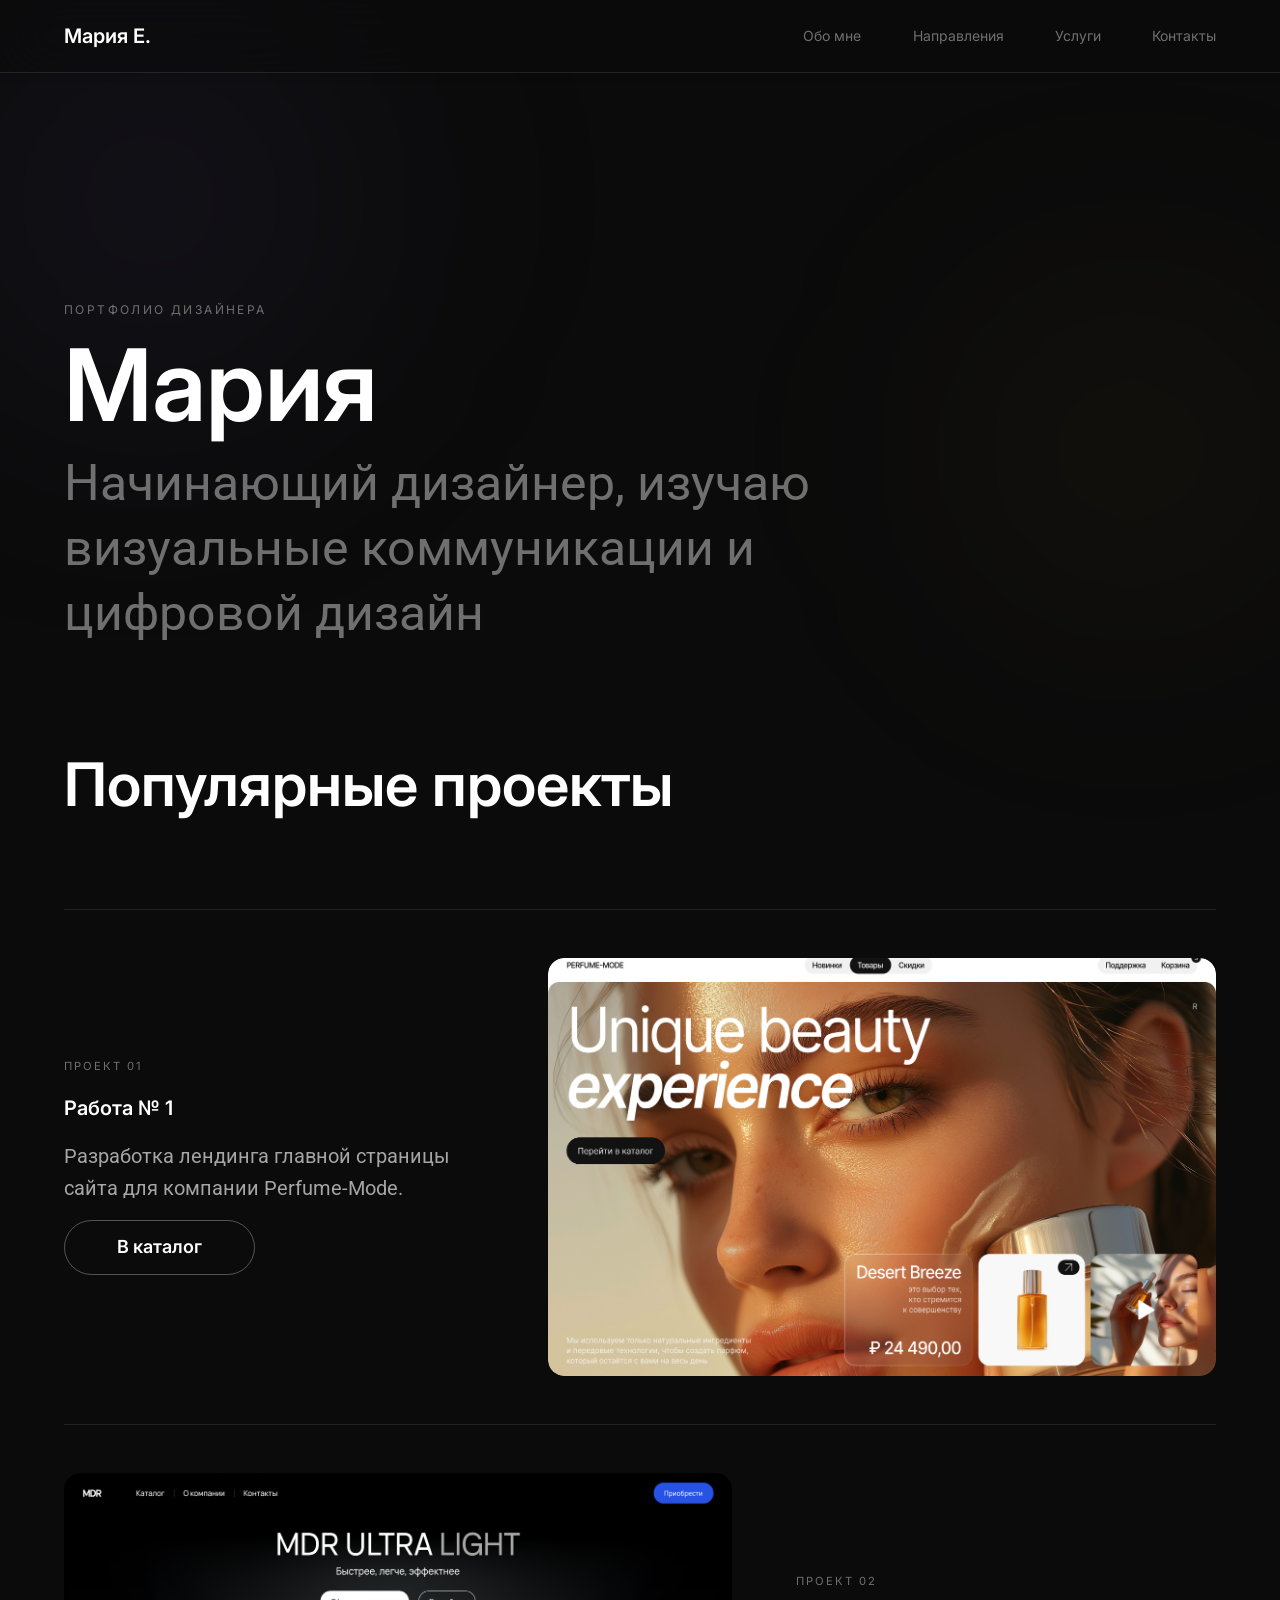
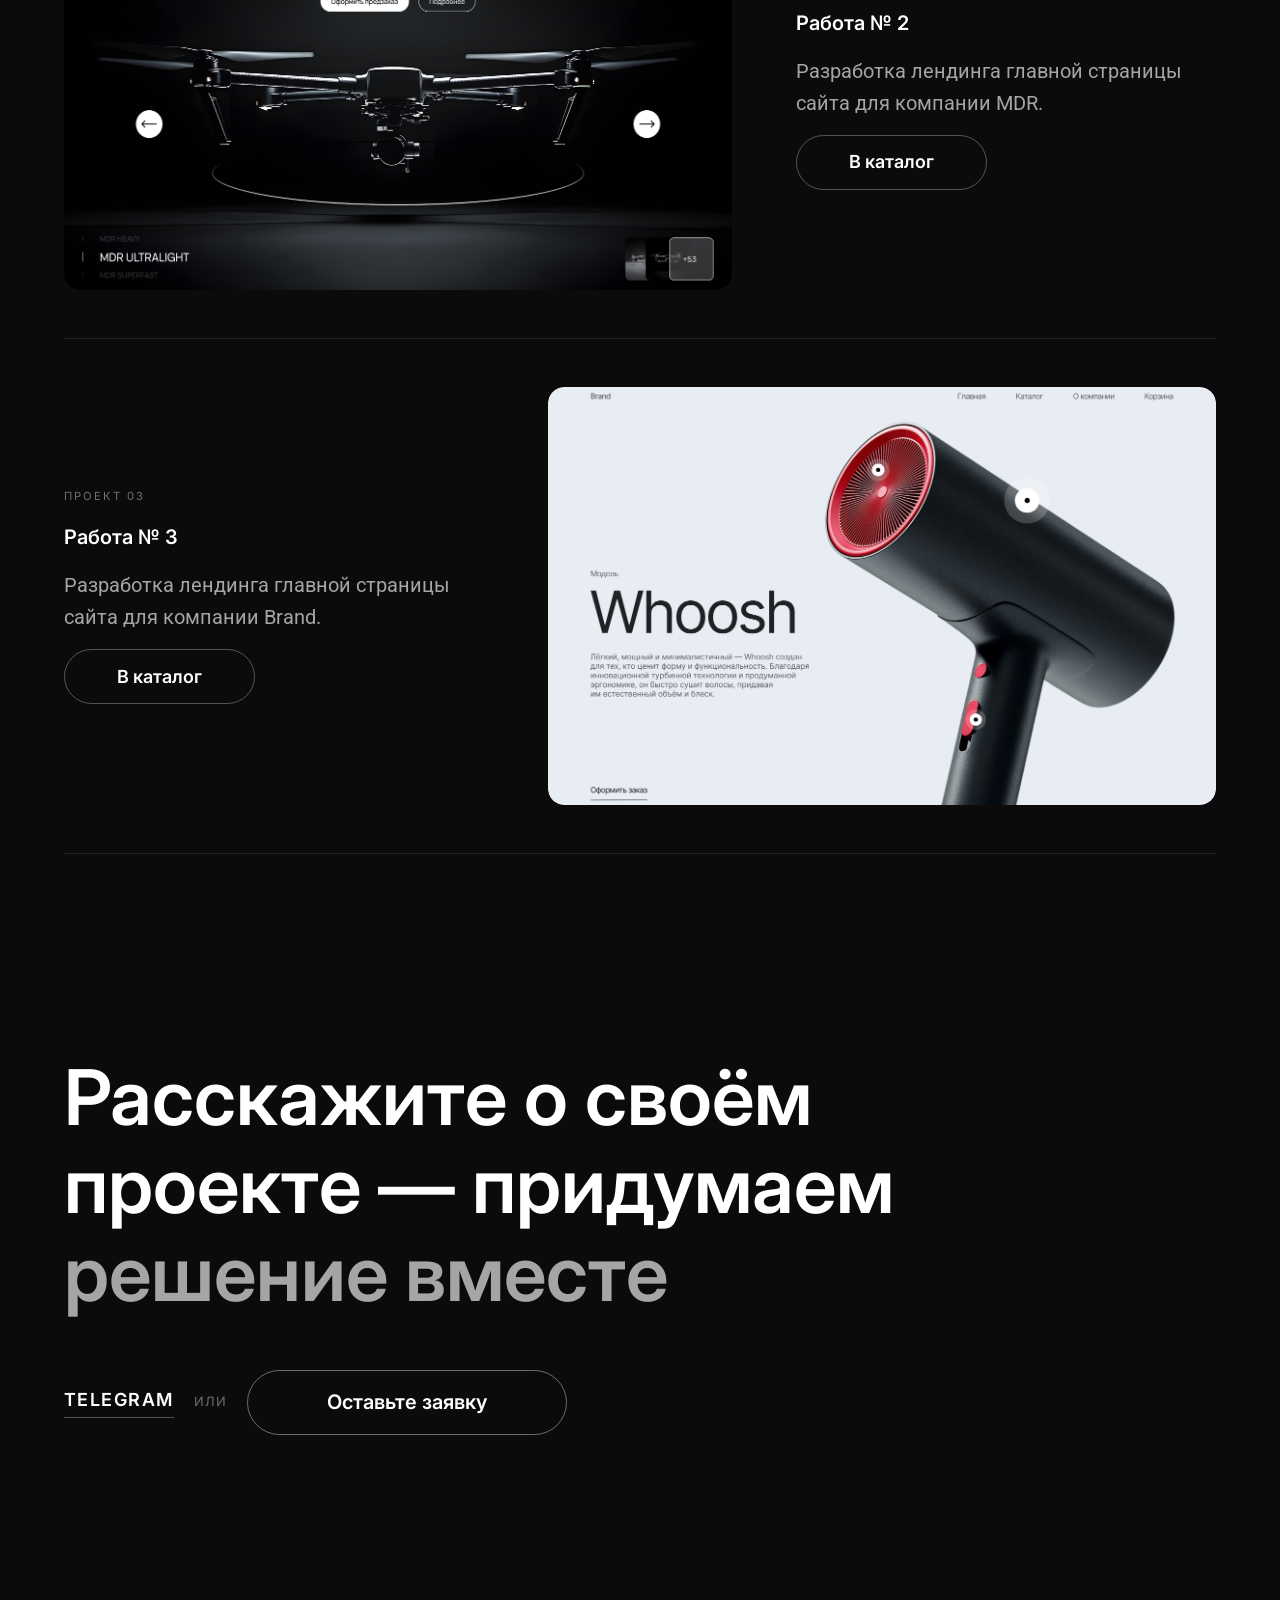
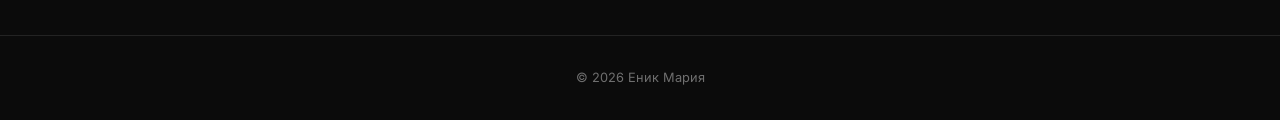
==== index.html @ 6dc349ee "Update index.html" ====
<!DOCTYPE html>
<html lang="ru">
<head>
  <meta charset="UTF-8">
  <meta name="viewport" content="width=device-width, initial-scale=1.0">
  <title>Главная страница</title>

  <!-- CSS -->
  <link rel="stylesheet" href="index.css">

  <!-- Шрифты -->
  <link rel="preconnect" href="https://fonts.googleapis.com">
  <link rel="preconnect" href="https://fonts.gstatic.com" crossorigin>
  <link href="https://fonts.googleapis.com/css2?family=Inter:wght@400;600&family=Roboto:wght@400&display=swap" rel="stylesheet">
</head>

<body>

  <!-- ─── ХЕДЕР ─── -->
  <header>
    <div class="header-inner">
      <!-- Логотип (шрифтовой) -->
      <a href="index.html" class="logo">Мария Е.</a>

      <!-- Навигация -->
      <nav aria-label="Основная навигация">
        <!-- Ненумерованный список ссылок -->
        <ul>
         <li><a href="aboutme.html">Обо мне</a></li>
                <li><a href="222zzz.html">Направления</a></li>
                <li><a href="price copy.html">Услуги</a></li>
                <li><a href="#contact_links">Контакты</a></li>
        </ul>
      </nav>
    </div>
  </header>

  <main>

    <!-- ─── ВСТУПЛЕНИЕ ─── -->
    <section class="hero" aria-labelledby="hero-heading">
      <div class="container">
        <p class="hero-eyebrow">Портфолио дизайнера</p>
        <h1 id="hero-heading">Мария</h1>
        <p class="hero-sub">Начинающий дизайнер, изучаю визуальные коммуникации
          и цифровой дизайн</p>
      </div>
    </section>

    <!-- ─── ПРОЕКТЫ ─── -->
    <section class="projects" aria-labelledby="projects-heading">
      <div class="container">
        <h2 class="section-title" id="projects-heading">Популярные проекты</h2>

        <!-- Карточка проекта 1 -->
        <article class="project-card">
          <div class="project-image">
            <img src="img/1.png" alt="Лендинг для компании Perfume-Mode">
          </div>
          <div class="project-info">
            <span class="project-number">Проект 01</span>
            <h3>Работа № 1</h3>
            <p>Разработка лендинга главной страницы сайта для компании Perfume-Mode.</p>
            <a href="zzz333.html" class="btn" aria-label="Открыть проект Работа 1">В каталог</a>
          </div>
        </article>

        <!-- Карточка проекта 2 -->
        <article class="project-card">
          <div class="project-image">
            <img src="img/2.png" alt="Лендинг для компании MDR">
          </div>
          <div class="project-info">
            <span class="project-number">Проект 02</span>
            <h3>Работа № 2</h3>
            <p>Разработка лендинга главной страницы сайта для компании MDR.</p>
            <a href="zzz333.html" class="btn" aria-label="Открыть проект Работа 2">В каталог</a>
          </div>
        </article>

        <!-- Карточка проекта 3 -->
        <article class="project-card">
          <div class="project-image">
            <img src="img/3.png" alt="Лендинг для компании Brand">
          </div>
          <div class="project-info">
            <span class="project-number">Проект 03</span>
            <h3>Работа № 3</h3>
            <p>Разработка лендинга главной страницы сайта для компании Brand.</p>
            <a href="zzz333.html" class="btn" aria-label="Открыть проект Работа 3">В каталог</a>
          </div>
        </article>

      </div>
    </section>

    <!-- ─── КОНТАКТЫ / CTA ─── -->
    <section id="contact_links" class="cta" aria-labelledby="cta-heading">
    <div class="container">
        <h2 class="cta-heading" id="cta-heading">
            Расскажите о своём проекте — придумаем <em>решение вместе</em>
        </h2>

        <div class="cta-actions">
            <a href="https://t.me/" class="cta-tg">Telegram</a>
            <span class="cta-divider">или</span>
            <a href="#" class="btn btn-outline-lg">Оставьте заявку</a>
        </div>
    </div>
</section>

  </main>

  <!-- ─── ФУТЕР ─── -->
  <footer>
    <div class="container">
      <div class="footer-inner">
        <p>© 2026 Еник Мария</p>
      </div>
    </div>
  </footer>

</body>
</html>
---- index.css ----
/* ─────────────────────────────────────────
   ШРИФТЫ — утилитарные классы
   ───────────────────────────────────────── */

/* Roboto */
.roboto-uniquifier {
  font-family: "Roboto", sans-serif;
  font-optical-sizing: auto;
  font-weight: 400;
  font-style: normal;
  font-variation-settings: "wdth" 100;
}

/* Inter — исправлено: убран лишний символ > в селекторе */
.inter-uniquifier {
  font-family: "Inter", sans-serif;
  font-optical-sizing: auto;
  font-weight: 400;
  font-style: normal;
}

/* ─────────────────────────────────────────
   RESET & BASE
   ───────────────────────────────────────── */
*, *::before, *::after {
  box-sizing: border-box;
  margin: 0;
  padding: 0;
}

/* ─────────────────────────────────────────
   CSS CUSTOM PROPERTIES (Design Tokens)
   ───────────────────────────────────────── */
:root {
  --bg:          #0B0B0B;
  --surface:     #101010;
  --white:       #FFFFFF;
  --gray-light:  #A5A5A5;
  --gray-mid:    #6F6F6F;
  --border:      rgba(255, 255, 255, 0.10);

  /* Inter для заголовков и UI, Roboto для текста */
  --font-heading: "Inter", sans-serif;
  --font-body:    "Roboto", sans-serif;
}

/* ─────────────────────────────────────────
   GLOBAL
   ───────────────────────────────────────── */
html {
  scroll-behavior: smooth;
}

body {
  background-color: var(--bg);
  color: var(--white);
  font-family: var(--font-body);
  /* Базовый размер шрифта НЕ задаётся через *, чтобы не ломать каскад заголовков */
  font-size: 1rem;
  line-height: 1.6;
  overflow-x: hidden;
}

/* Декоративные градиентные пятна */
body::before,
body::after {
  content: '';
  position: fixed;
  border-radius: 50%;
  filter: blur(130px);
  pointer-events: none;
  z-index: 0;
}
body::before {
  width: 600px;
  height: 600px;
  background: radial-gradient(circle, rgba(120, 100, 200, 0.12), transparent 70%);
  top: -100px;
  left: -150px;
}
body::after {
  width: 500px;
  height: 500px;
  background: radial-gradient(circle, rgba(200, 160, 80, 0.08), transparent 70%);
  bottom: 200px;
  right: -100px;
}

/* Сброс декорации у ссылок — цвет управляется в каждой секции */
a {
  text-decoration: none;
  color: inherit;
}

/* ─────────────────────────────────────────
   КОНТЕЙНЕР
   ───────────────────────────────────────── */
.container {
  width: min(90%, 1200px);
  margin-inline: auto;
  position: relative;
  z-index: 1;
}

/* ─────────────────────────────────────────
   ЗАГОЛОВКИ — Inter
   ───────────────────────────────────────── */
h1, h2, h3, h4, h5, h6 {
  font-family: var(--font-heading);
  color: var(--white);
}

h1 {
  font-size: 100px;
  font-weight: 600;
  line-height: 1;
}

h2 {
  font-size: 60px;
  font-weight: 600;
}

h3 {
  font-size: 20px;
  font-weight: 600;
}

/* Подзаголовок hero — Roboto, серый */
h4 {
  font-family: var(--font-body);
  font-size: 50px;
  font-weight: 400;
  color: var(--gray-mid);
}

/* ─────────────────────────────────────────
   ПАРАГРАФЫ
   ───────────────────────────────────────── */
p {
  font-family: var(--font-body);
  font-size: 20px;
  color: var(--gray-light);
}

/* ─────────────────────────────────────────
   ХЕДЕР
   ───────────────────────────────────────── */
header {
  position: fixed;
  inset: 0 0 auto 0;           /* top:0 left:0 right:0 — исправлено, было width:100% без left */
  z-index: 1000;
  background: rgba(11, 11, 11, 0.55);
  backdrop-filter: blur(30px);
  -webkit-backdrop-filter: blur(10px);
  border-bottom: 1px solid var(--border);
  box-shadow: 0 4px 6px rgba(0, 0, 0, 0.1);
}

/* Внутренняя обёртка выравнивает контент по общему контейнеру */
.header-inner {
  display: flex;
  justify-content: space-between;
  align-items: center;
  height: 72px;
  width: min(90%, 1200px);
  margin-inline: auto;
}

/* Логотип */
.logo {
  font-family: var(--font-heading);
  font-size: 20px;
  font-weight: 600;
  color: var(--white);
  text-decoration: none;
}

/* Список навигации — исправлено: было <ol>, теперь <ul> */
nav ul {
  list-style: none;
  display: flex;
  gap: clamp(1.5rem, 4vw, 80px);
  align-items: center;
  flex-wrap: nowrap;           /* предотвращает перенос пунктов на новую строку */
}

/* Ссылки навигации */
nav a {
  font-family: var(--font-heading);
  font-size: 0.875rem;
  font-weight: 400;
  color: var(--gray-mid);
  white-space: nowrap;
  transition: color 0.25s ease;
  position: relative;
}

/* Анимированное подчёркивание */
nav a::after {
  content: '';
  position: absolute;
  left: 0;
  bottom: -3px;
  width: 0;
  height: 1px;
  background: var(--white);
  transition: width 0.3s ease;
}
nav a:hover {
  color: var(--white);
}
nav a:hover::after {
  width: 100%;
}

/* ─────────────────────────────────────────
   HERO / ВСТУПЛЕНИЕ
   ───────────────────────────────────────── */
.hero {
  padding-top: 300px;          /* отступ под фиксированный хедер — близко к оригиналу */
  padding-bottom: clamp(5rem, 10vh, 8rem);
}

.hero-eyebrow {
  font-family: var(--font-heading);
  font-size: 0.75rem;
  letter-spacing: 0.2em;
  text-transform: uppercase;
  color: var(--gray-mid);
  margin-bottom: 1rem;
}

/* h1 наследует размер из блока h1 выше */

.hero-sub {
  font-family: var(--font-body);
  font-size: 50px;
  font-weight: 400;
  color: var(--gray-mid);
  max-width: 800px;
  line-height: 1.3;
  margin-top: 1rem;
}

/* ─────────────────────────────────────────
   ПРОЕКТЫ
   ───────────────────────────────────────── */
.projects {
  margin-bottom: 200px;
}

.section-title {
  margin-bottom: clamp(2.5rem, 6vw, 5rem);
}

/* Карточка проекта */
.project-card {
  display: flex;
  justify-content: space-between;
  align-items: center;
  gap: clamp(2rem, 5vw, 4rem);
  padding: clamp(2rem, 4vw, 3rem) 0;
  border-top: 1px solid var(--border);
}
.project-card:last-child {
  border-bottom: 1px solid var(--border);
}

/* Чередование на чётных карточках */
.project-card:nth-child(even) {
  flex-direction: row-reverse;
}

/* Блок изображения */
.project-image {
  flex: 0 0 58%;
  overflow: hidden;
  border-radius: 16px;
  aspect-ratio: 16 / 10;
  background: var(--surface);
}

/* Исправлено: img больше не глобальный width:58% */
.project-image img {
  width: 100%;
  height: 100%;
  object-fit: cover;
  display: block;
  border-radius: 16px;
  transition: transform 0.6s ease, filter 0.6s ease;
}

.project-card:hover .project-image img {
  transform: scale(1.04);
  filter: brightness(1.06);
}

/* Текстовый блок */
.project-info {
  display: flex;
  flex-direction: column;
  gap: 1rem;
}

.project-number {
  font-family: var(--font-heading);
  font-size: 0.7rem;
  letter-spacing: 0.18em;
  text-transform: uppercase;
  color: var(--gray-mid);
}

/* ─────────────────────────────────────────
   КНОПКИ
   ───────────────────────────────────────── */
.btn {
  display: inline-flex;
  align-items: center;
  justify-content: center;
  width: 191px;
  height: 55px;
  font-family: var(--font-heading);
  font-size: 18px;
  font-weight: 600;
  color: var(--white);
  background: transparent;
  border: 1px solid rgba(255, 255, 255, 0.3);
  border-radius: 50px;
  cursor: pointer;
  text-decoration: none;
  /* Исправлено: transition отсутствовал в оригинале */
  transition: background 0.25s ease, border-color 0.25s ease,
              color 0.25s ease, transform 0.2s ease;
}

.btn:hover {
  background: var(--white);
  border-color: var(--white);
  color: var(--bg);
  transform: translateY(-2px);
}

/* Большая кнопка CTA */
.btn-outline-lg {
  width: 320px;
  height: 65px;
  font-size: 20px;
  /* Исправлено: border-color был задан, но border-style отсутствовал */
  border: 1px solid rgba(255, 255, 255, 0.4);
}

/* ─────────────────────────────────────────
   CTA / КОНТАКТЫ
   ───────────────────────────────────────── */
.cta {
  margin-bottom: 200px;
}

.cta-heading {
  font-family: var(--font-heading);
  font-size: clamp(2rem, 6vw, 80px);
  font-weight: 600;
  line-height: 1.15;
  color: var(--white);
  max-width: 18ch;
  margin-bottom: clamp(2rem, 4vw, 3.5rem);
}

.cta-heading em {
  font-style: normal;
  color: var(--gray-light);
}

/* Горизонтальный ряд действий */
.cta-actions {
  display: flex;
  align-items: center;
  gap: 1.25rem;
  flex-wrap: wrap;
}

.cta-divider {
  font-family: var(--font-heading);
  font-size: 0.8rem;
  color: var(--gray-mid);
  letter-spacing: 0.1em;
  text-transform: uppercase;
}

/* Ссылка Telegram */
.cta-tg {
  font-family: var(--font-heading);
  font-size: 18px;
  font-weight: 600;
  letter-spacing: 0.08em;
  text-transform: uppercase;
  color: var(--white);
  border-bottom: 1px solid rgba(255, 255, 255, 0.3);
  padding-bottom: 2px;
  transition: border-color 0.25s ease, color 0.25s ease;
}
.cta-tg:hover {
  color: var(--gray-light);
  border-color: var(--gray-light);
}

/* ─────────────────────────────────────────
   ФУТЕР
   ───────────────────────────────────────── */
footer {
  border-top: 1px solid var(--border);
  padding: 2rem 0;
  position: relative;
  z-index: 1;
}

.footer-inner {
  display: flex;
  justify-content: center;
}

footer p {
  font-family: var(--font-heading);
  font-size: 0.8rem;
  color: var(--gray-mid);
}

/* ─────────────────────────────────────────
   АДАПТИВ — ПЛАНШЕТ (≤768px)
   ───────────────────────────────────────── */
@media (max-width: 768px) {
  h1        { font-size: clamp(3.5rem, 14vw, 100px); }
  h2        { font-size: clamp(1.8rem, 7vw, 60px); }
  h4        { font-size: clamp(1.2rem, 5vw, 50px); }
  .hero-sub { font-size: clamp(1.1rem, 5vw, 50px); }

  nav ul { gap: 1.25rem; }

  /* Карточки — в одну колонку */
  .project-card,
  .project-card:nth-child(even) {
    flex-direction: column;
  }

  .project-image {
    flex: 0 0 auto;
    width: 100%;
  }

  .cta-heading {
    max-width: none;
  }

  .hero {
    padding-top: 140px;
  }
}

/* ─────────────────────────────────────────
   АДАПТИВ — МОБИЛЬНЫЙ (≤480px)
   ───────────────────────────────────────── */
@media (max-width: 480px) {
  nav ul  { gap: 1rem; }
  nav a   { font-size: 0.78rem; }

  .btn-outline-lg {
    width: 100%;
  }
}
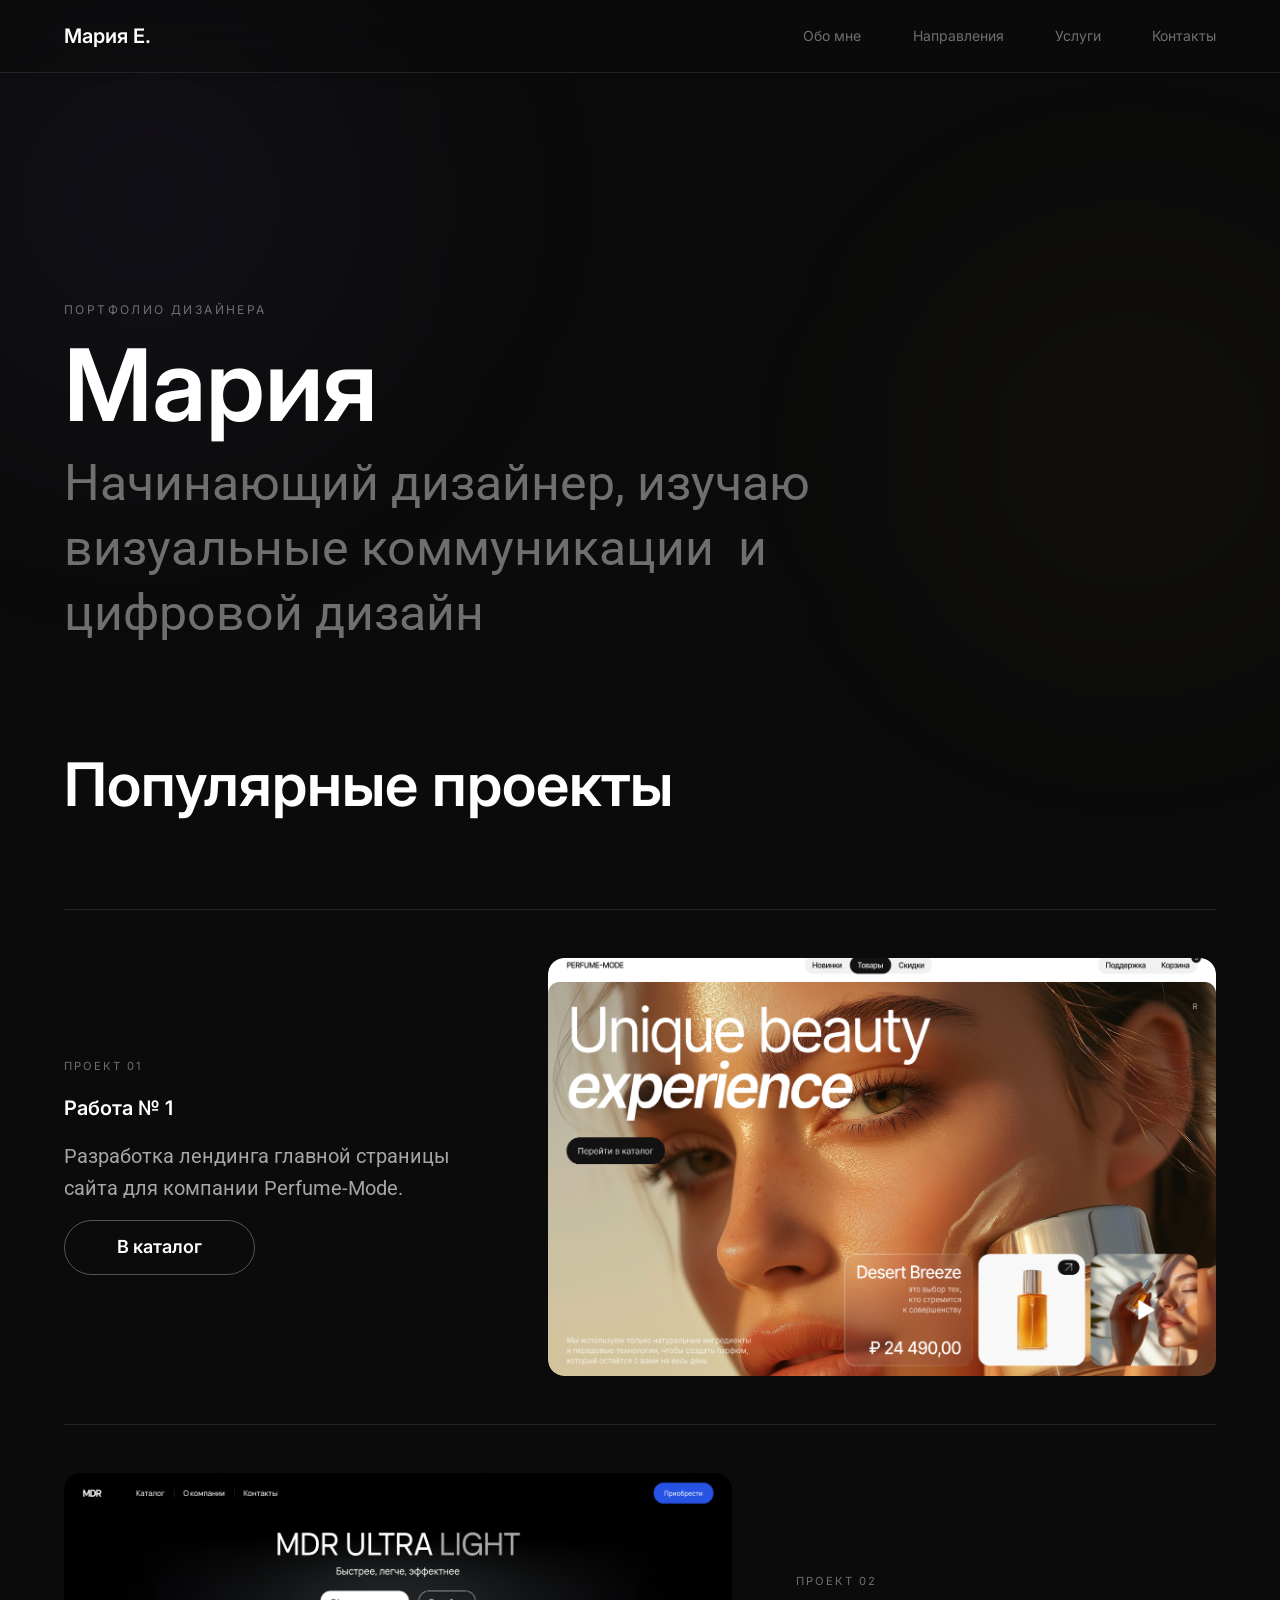
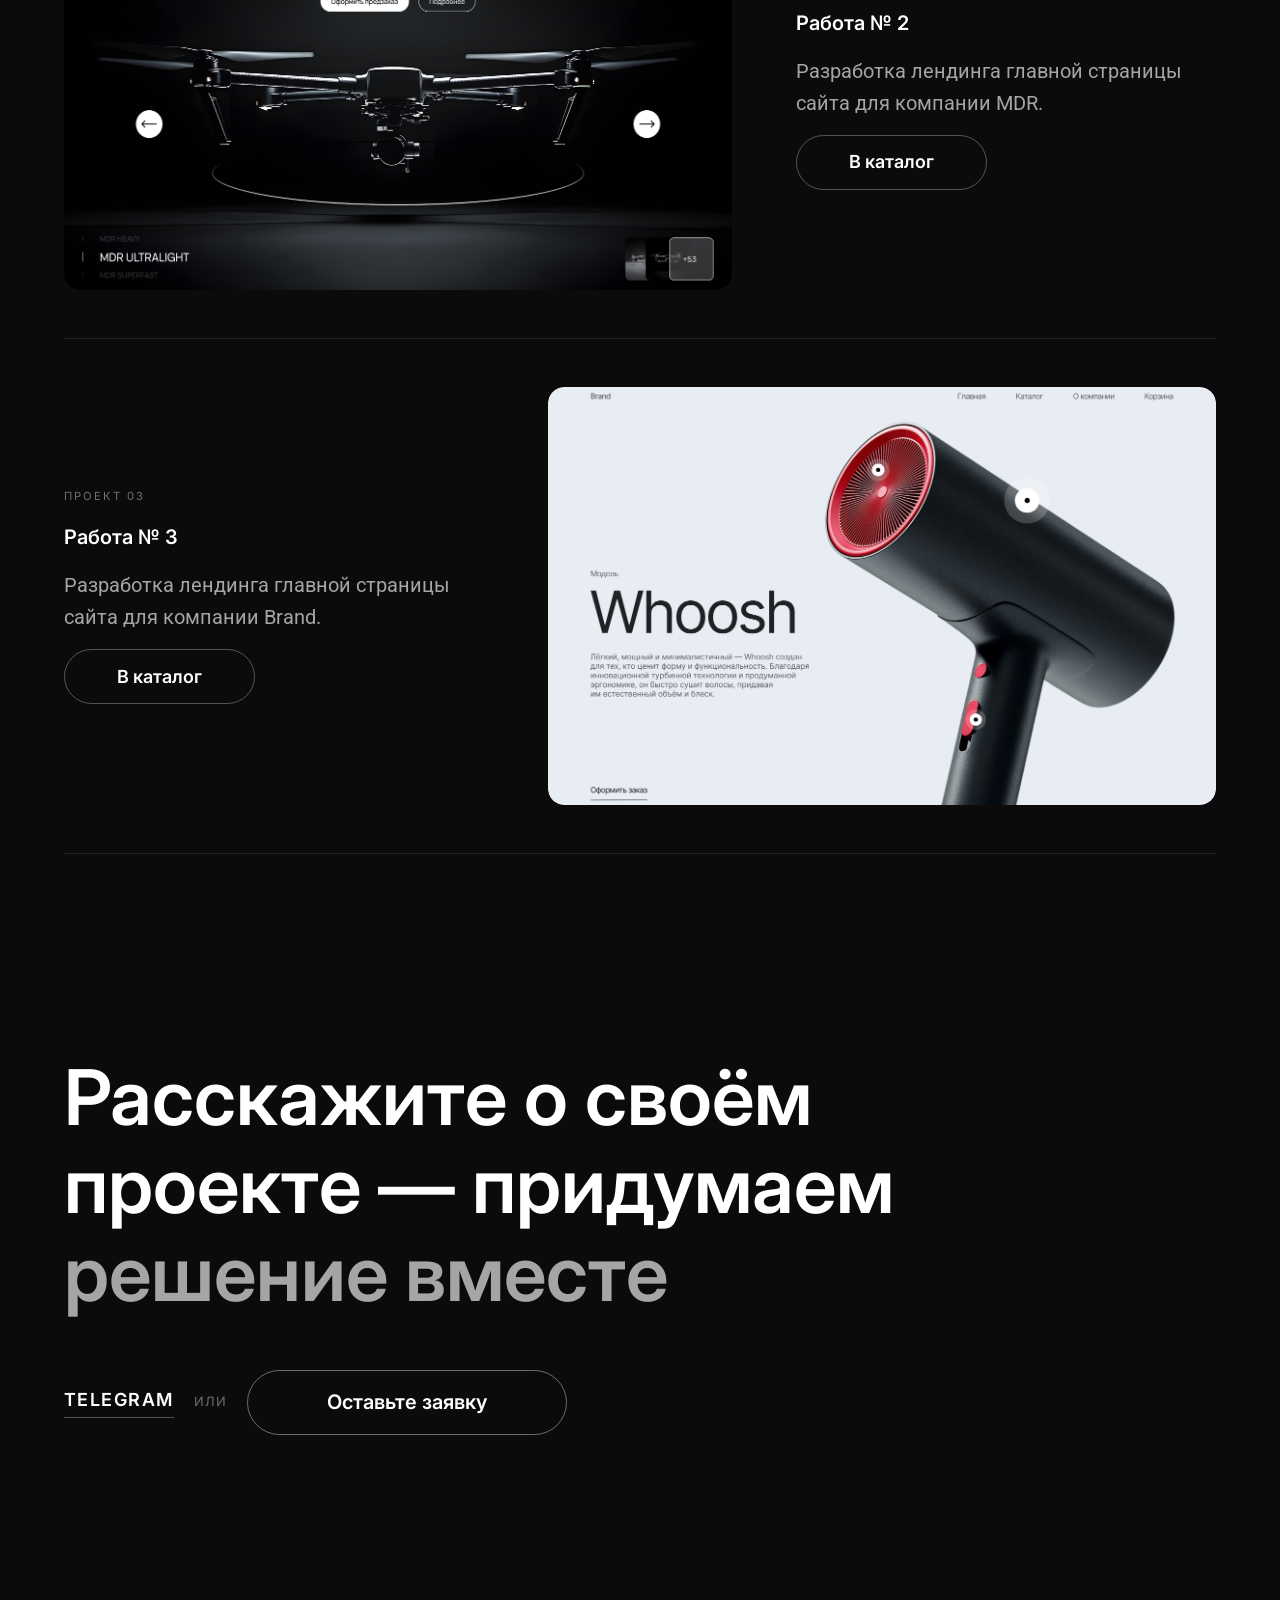
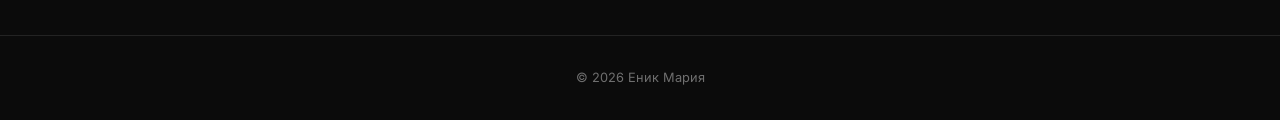
==== commit 171145d5: "Update index.html" ====
--- a/index.html
+++ b/index.html
@@ -42,8 +42,7 @@
       <div class="container">
         <p class="hero-eyebrow">Портфолио дизайнера</p>
         <h1 id="hero-heading">Мария</h1>
-        <p class="hero-sub">Начинающий дизайнер, изучаю визуальные коммуникации
-          и цифровой дизайн</p>
+        <p class="hero-sub">Начинающий дизайнер, изучаю визуальные коммуникации&nbsp; и цифровой дизайн</p>
       </div>
     </section>
 
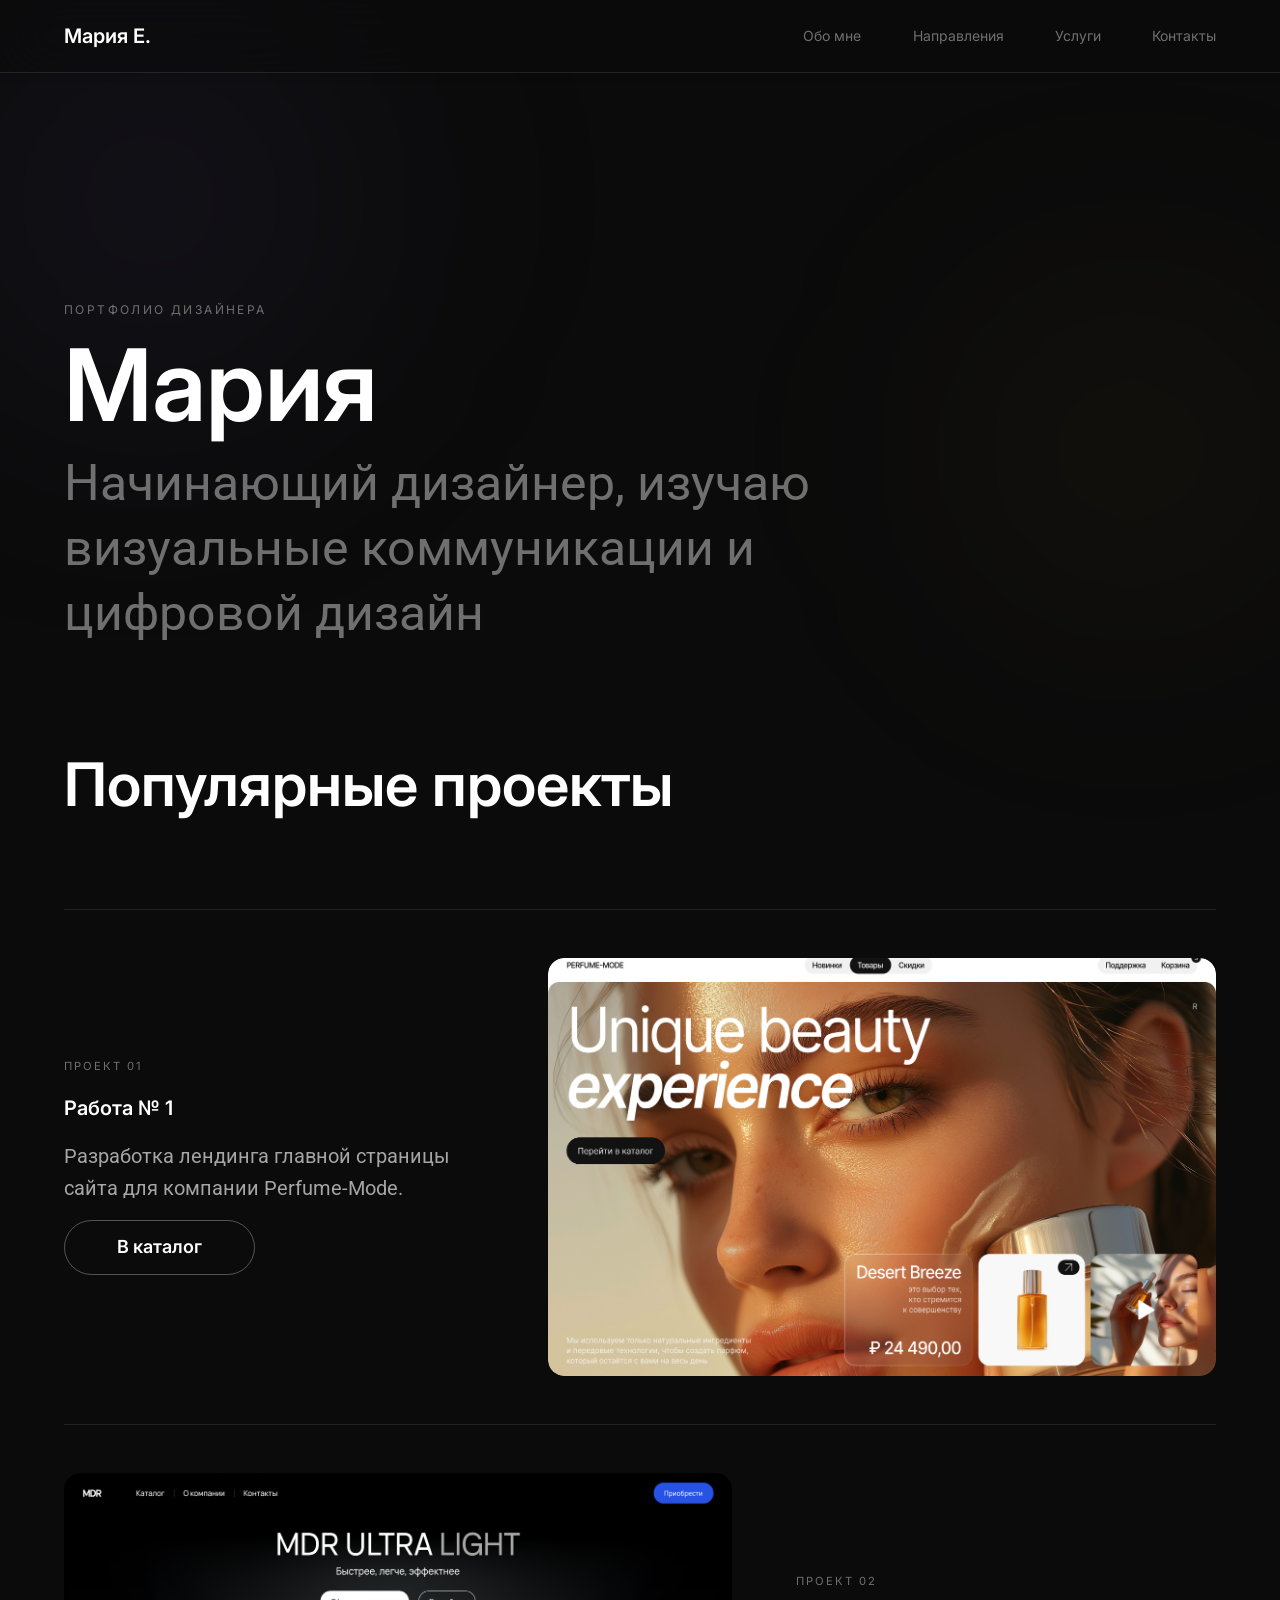
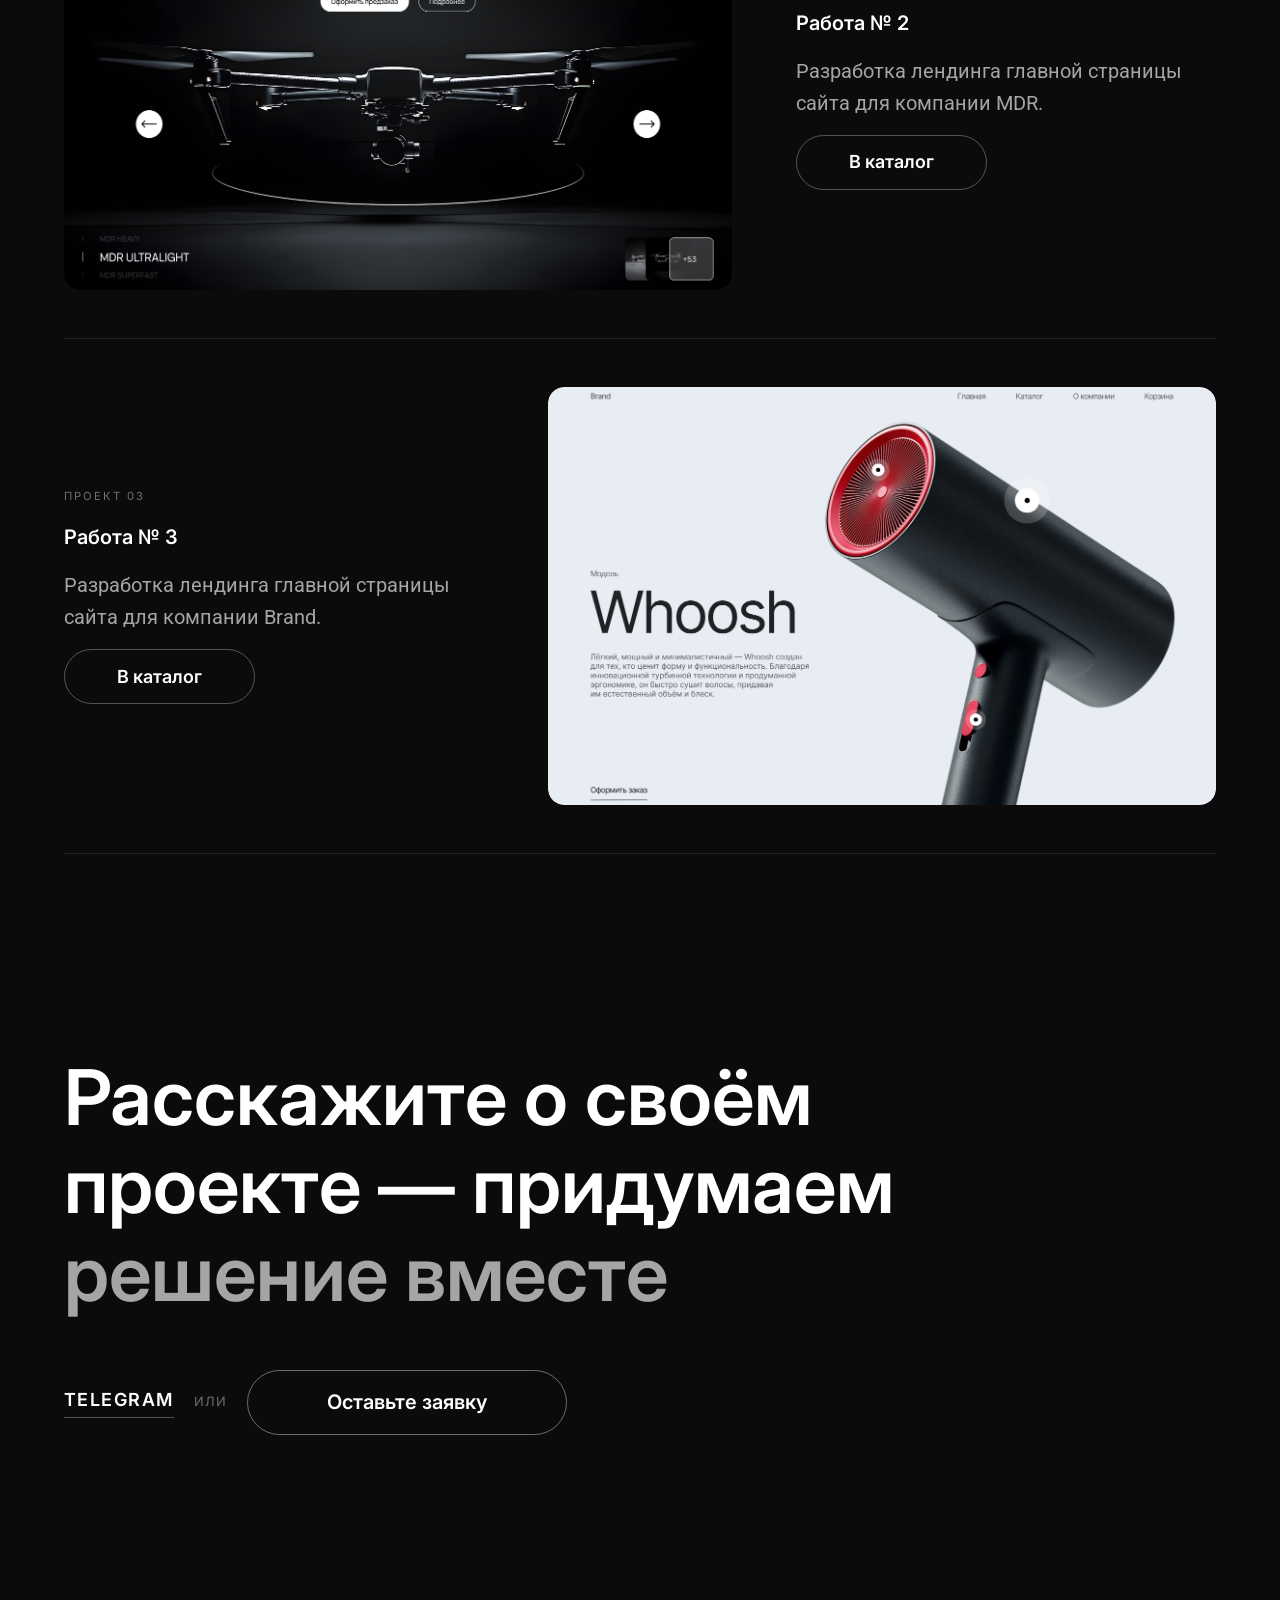
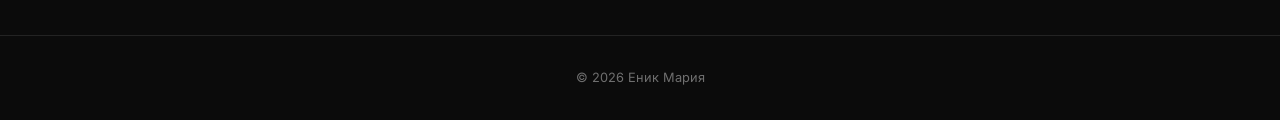
==== commit 5d84e48d: "Update index.html" ====
--- a/index.html
+++ b/index.html
@@ -42,7 +42,7 @@
       <div class="container">
         <p class="hero-eyebrow">Портфолио дизайнера</p>
         <h1 id="hero-heading">Мария</h1>
-        <p class="hero-sub">Начинающий дизайнер, изучаю визуальные коммуникации&nbsp; и цифровой дизайн</p>
+        <p class="hero-sub">Начинающий дизайнер, изучаю визуальные коммуникации<wbr> и&nbsp; цифровой дизайн</p>
       </div>
     </section>
 
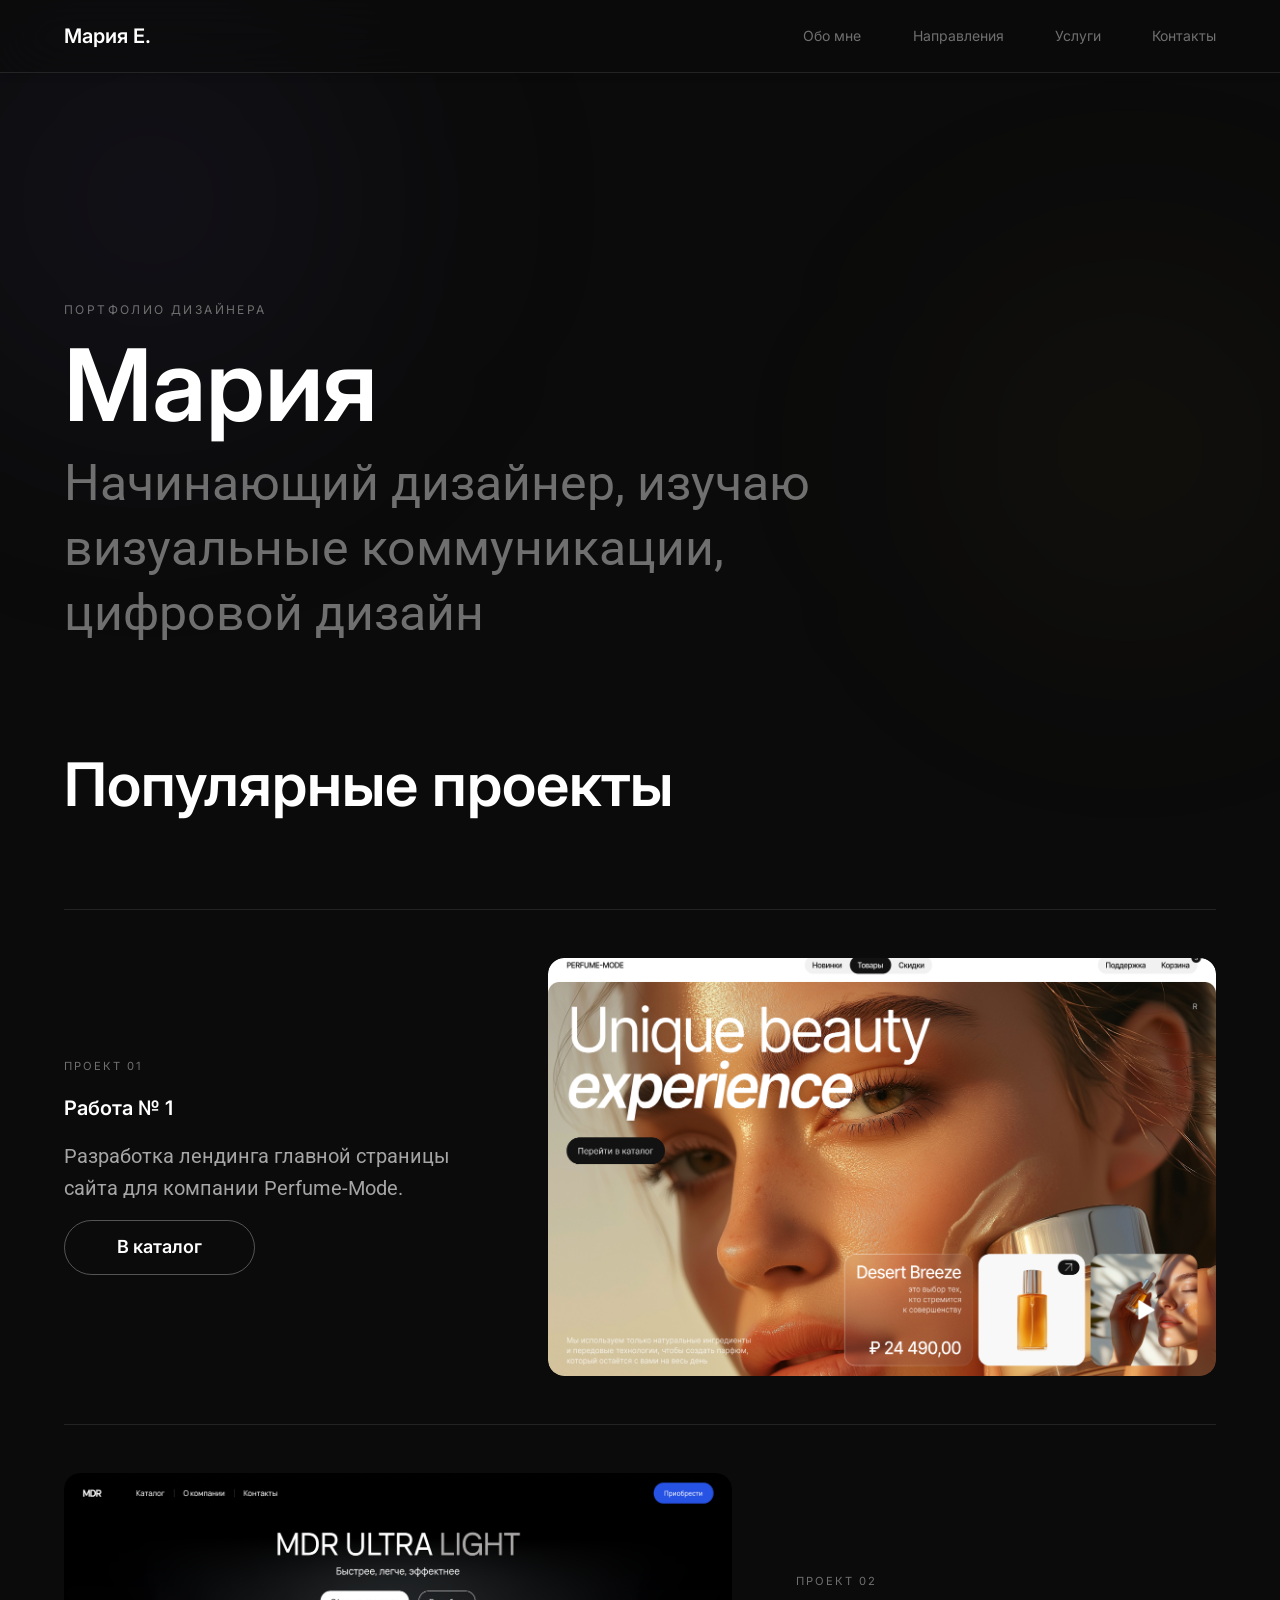
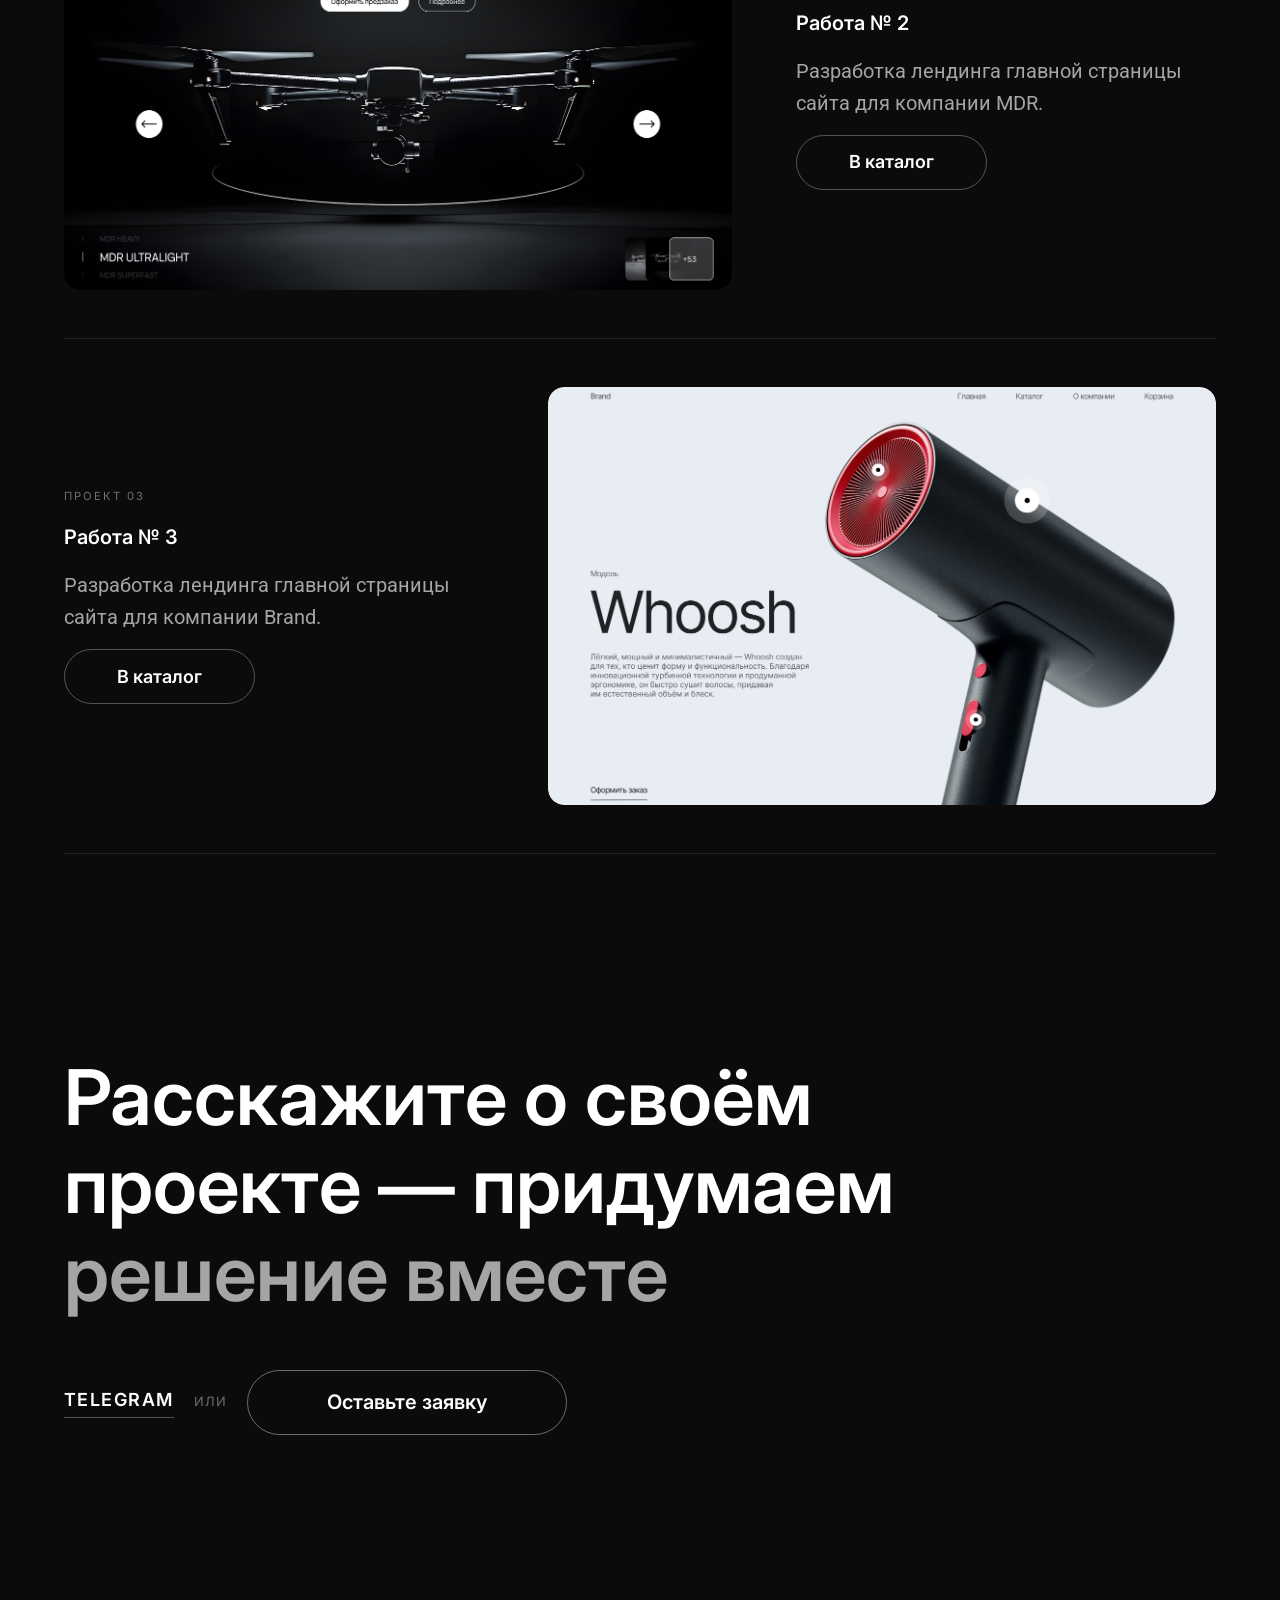
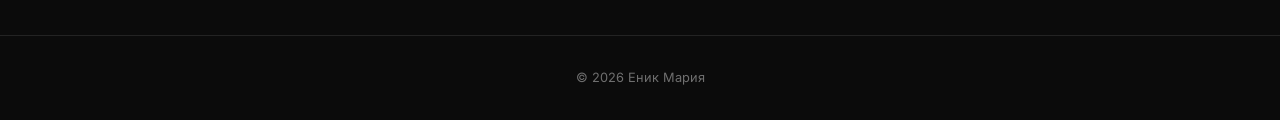
==== commit d4482731: "Update index.html" ====
--- a/index.html
+++ b/index.html
@@ -42,7 +42,7 @@
       <div class="container">
         <p class="hero-eyebrow">Портфолио дизайнера</p>
         <h1 id="hero-heading">Мария</h1>
-        <p class="hero-sub">Начинающий дизайнер, изучаю визуальные коммуникации<wbr> и&nbsp; цифровой дизайн</p>
+        <p class="hero-sub">Начинающий дизайнер, изучаю визуальные коммуникации, цифровой дизайн</p>
       </div>
     </section>
 
--- a/index.css
+++ b/index.css
@@ -17,6 +17,10 @@
   font-optical-sizing: auto;
   font-weight: 400;
   font-style: normal;
+}
+
+p, h1, li {
+  text-wrap: pretty;
 }
 
 /* ─────────────────────────────────────────
@@ -467,4 +471,4 @@
   .btn-outline-lg {
     width: 100%;
   }
-}+}
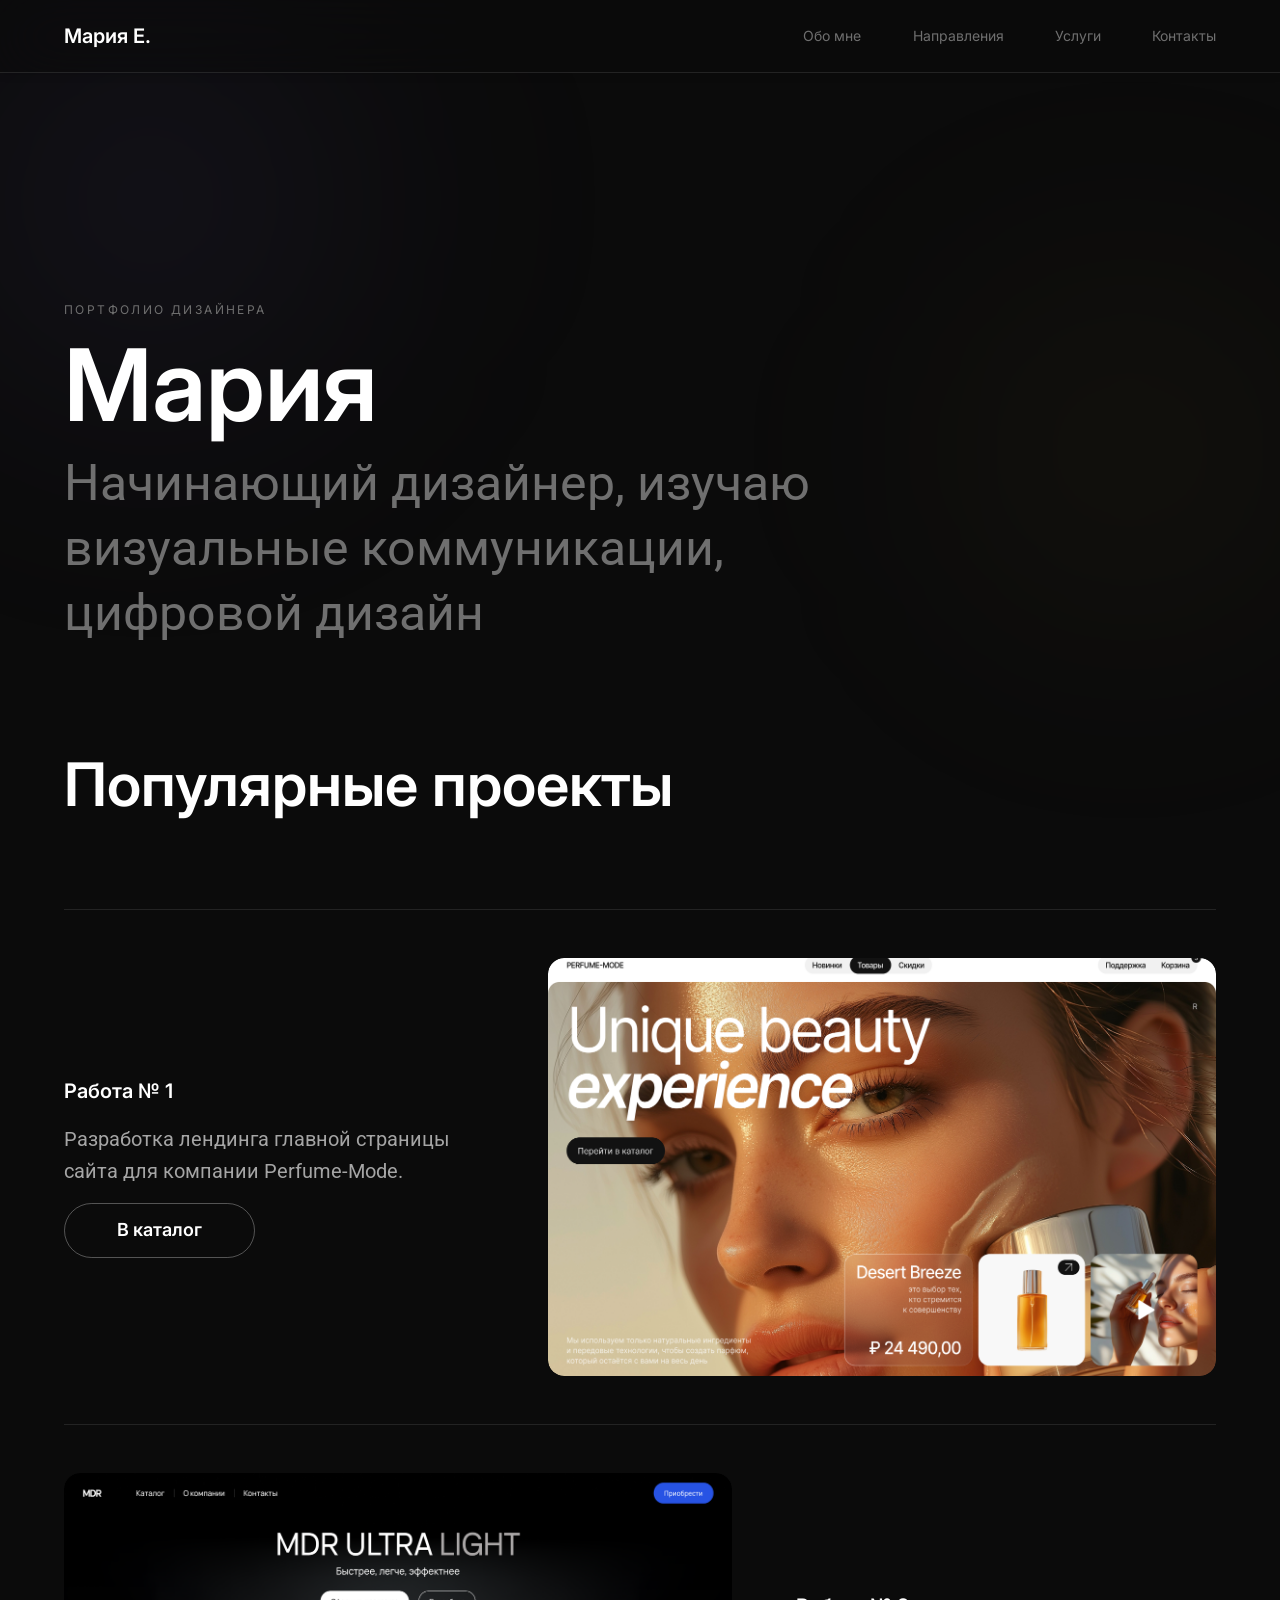
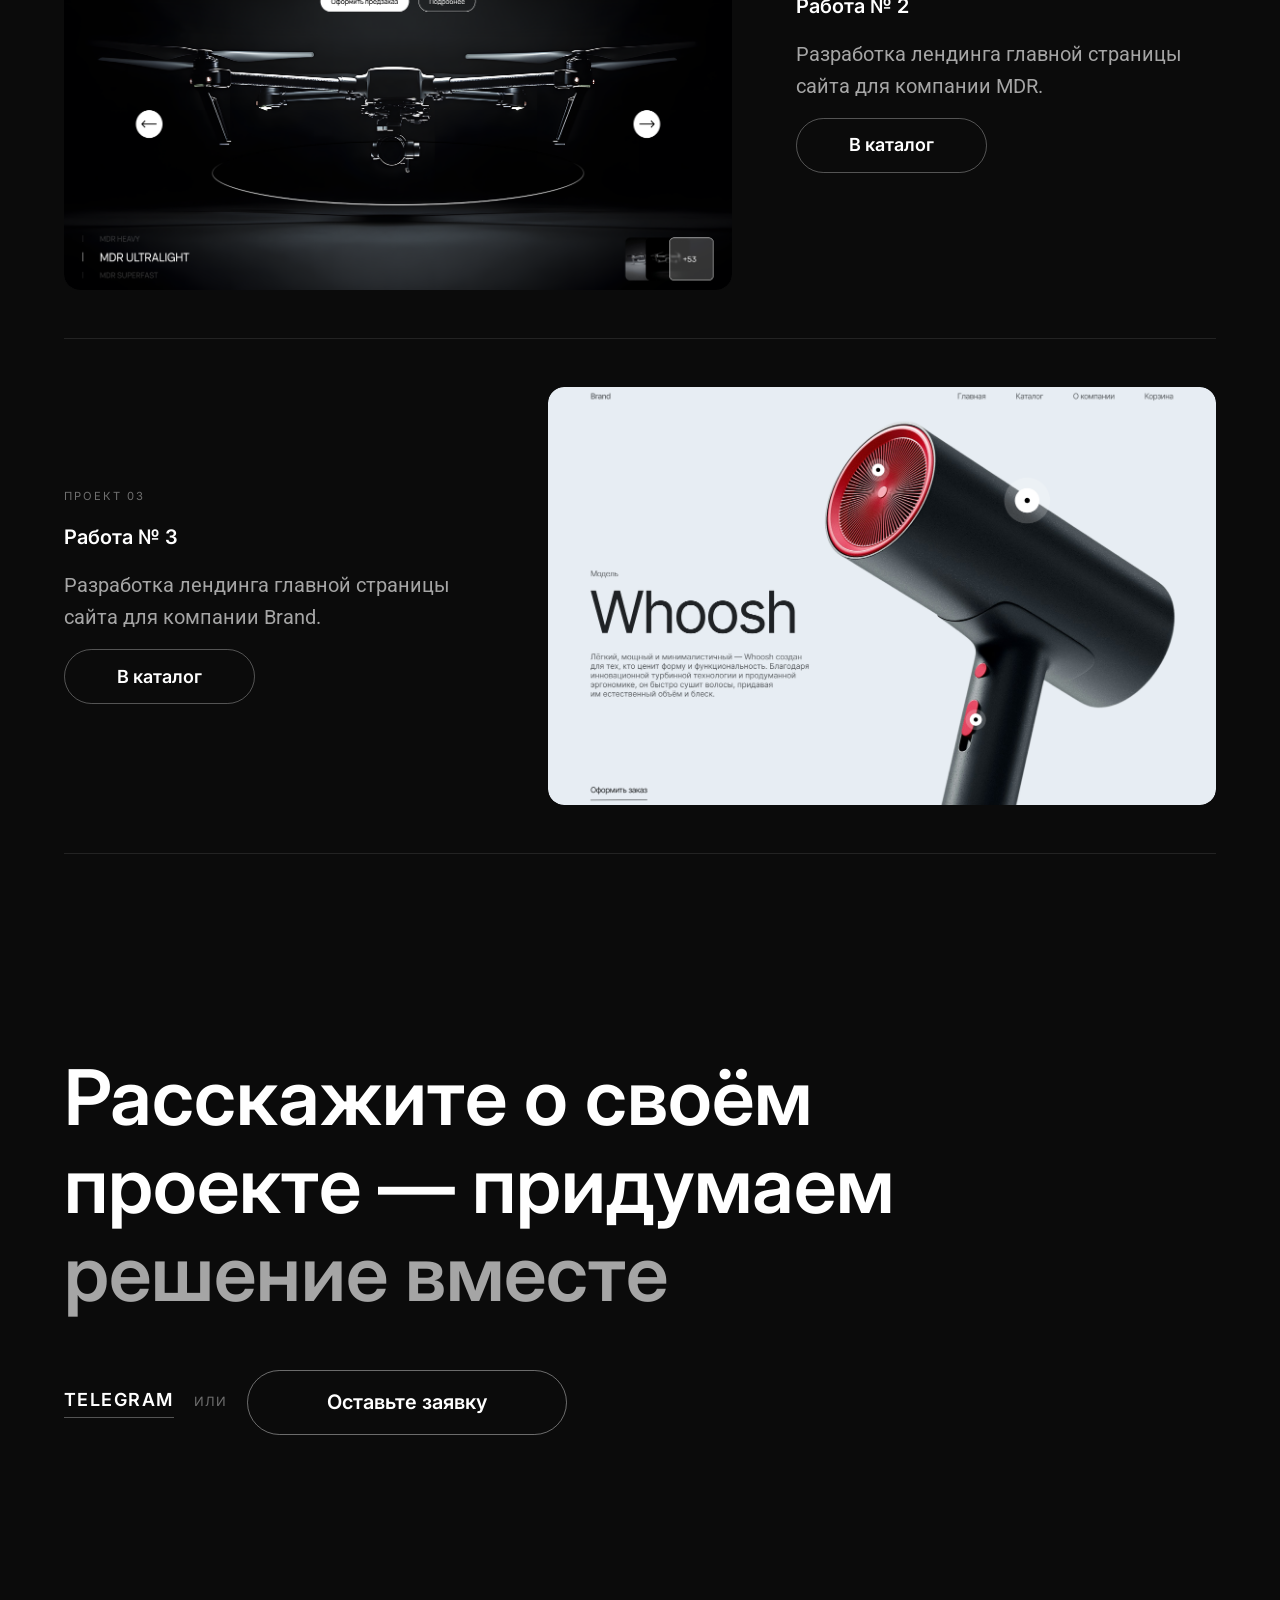
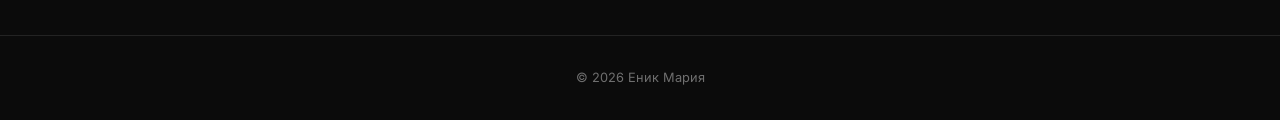
==== commit 8f8c3053: "deleting usless" ====
--- a/index.html
+++ b/index.html
@@ -57,7 +57,6 @@
             <img src="img/1.png" alt="Лендинг для компании Perfume-Mode">
           </div>
           <div class="project-info">
-            <span class="project-number">Проект 01</span>
             <h3>Работа № 1</h3>
             <p>Разработка лендинга главной страницы сайта для компании Perfume-Mode.</p>
             <a href="zzz333.html" class="btn" aria-label="Открыть проект Работа 1">В каталог</a>
@@ -70,7 +69,6 @@
             <img src="img/2.png" alt="Лендинг для компании MDR">
           </div>
           <div class="project-info">
-            <span class="project-number">Проект 02</span>
             <h3>Работа № 2</h3>
             <p>Разработка лендинга главной страницы сайта для компании MDR.</p>
             <a href="zzz333.html" class="btn" aria-label="Открыть проект Работа 2">В каталог</a>
